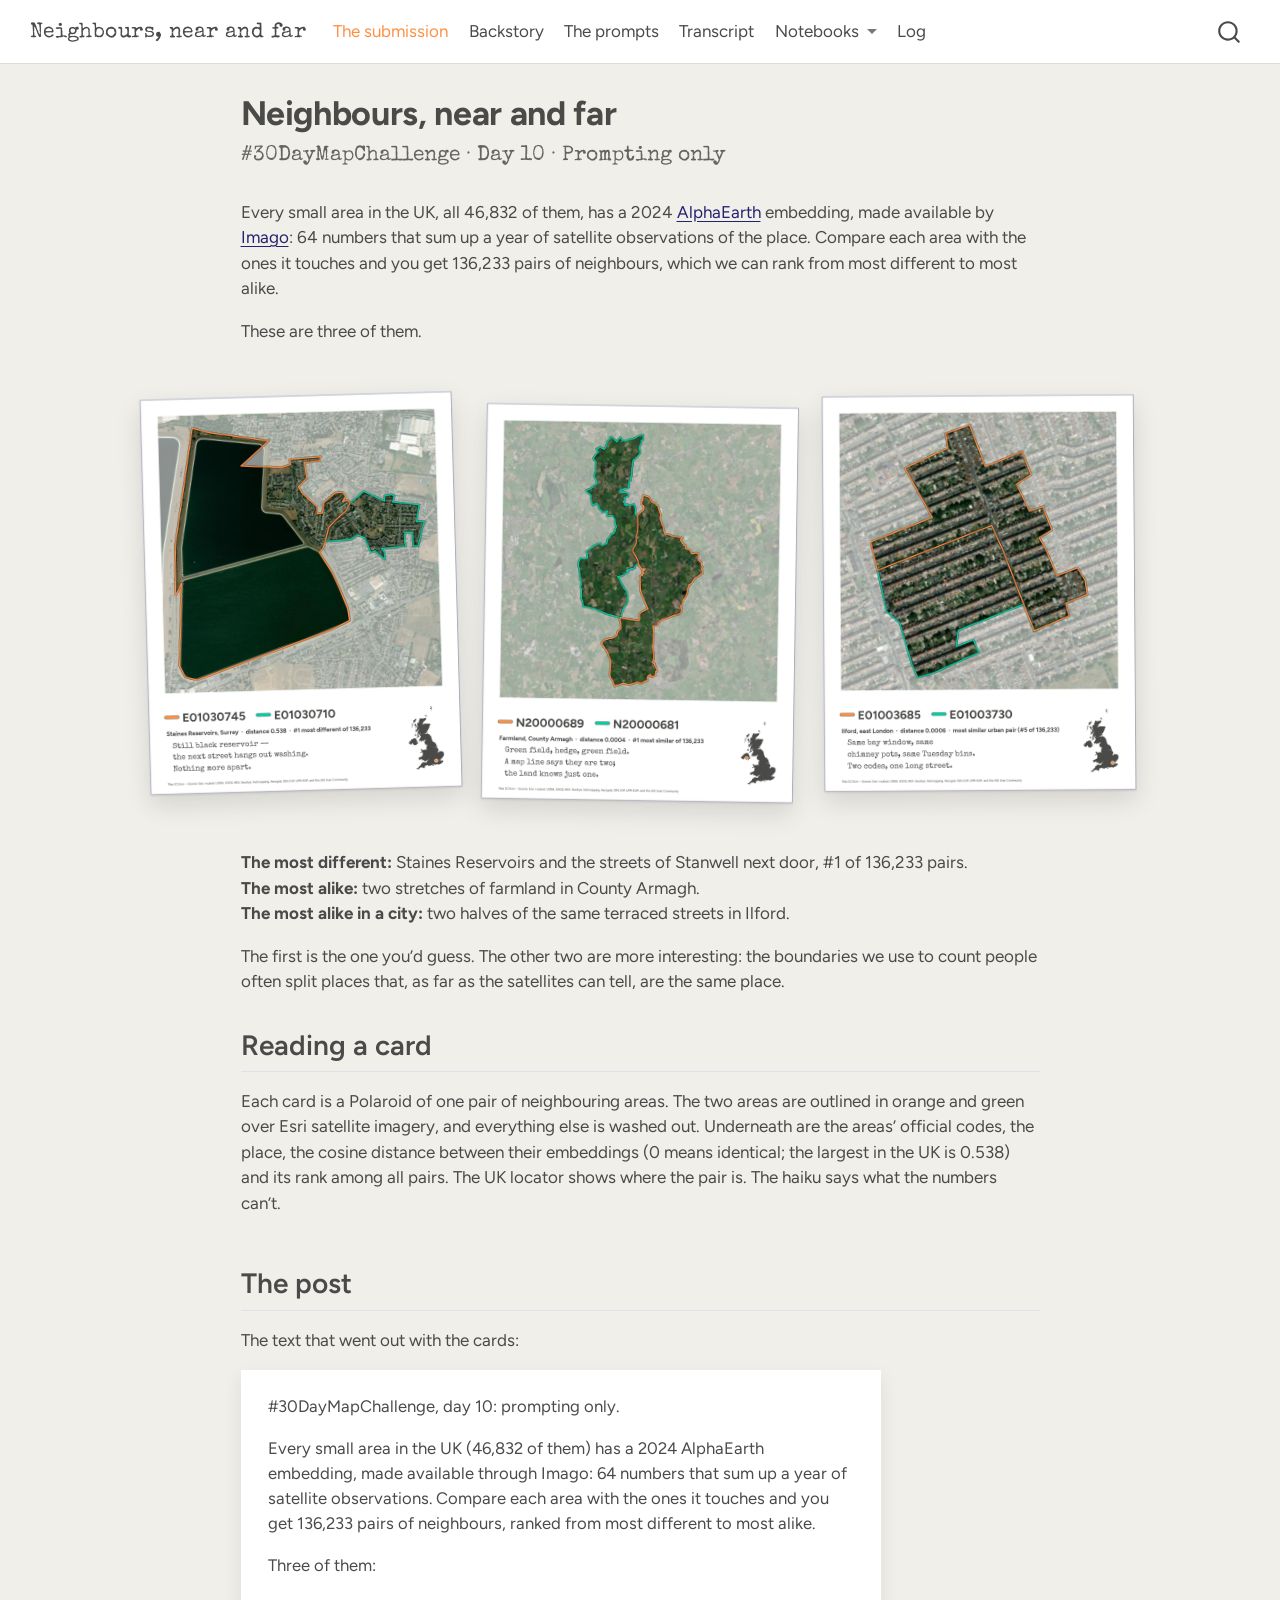
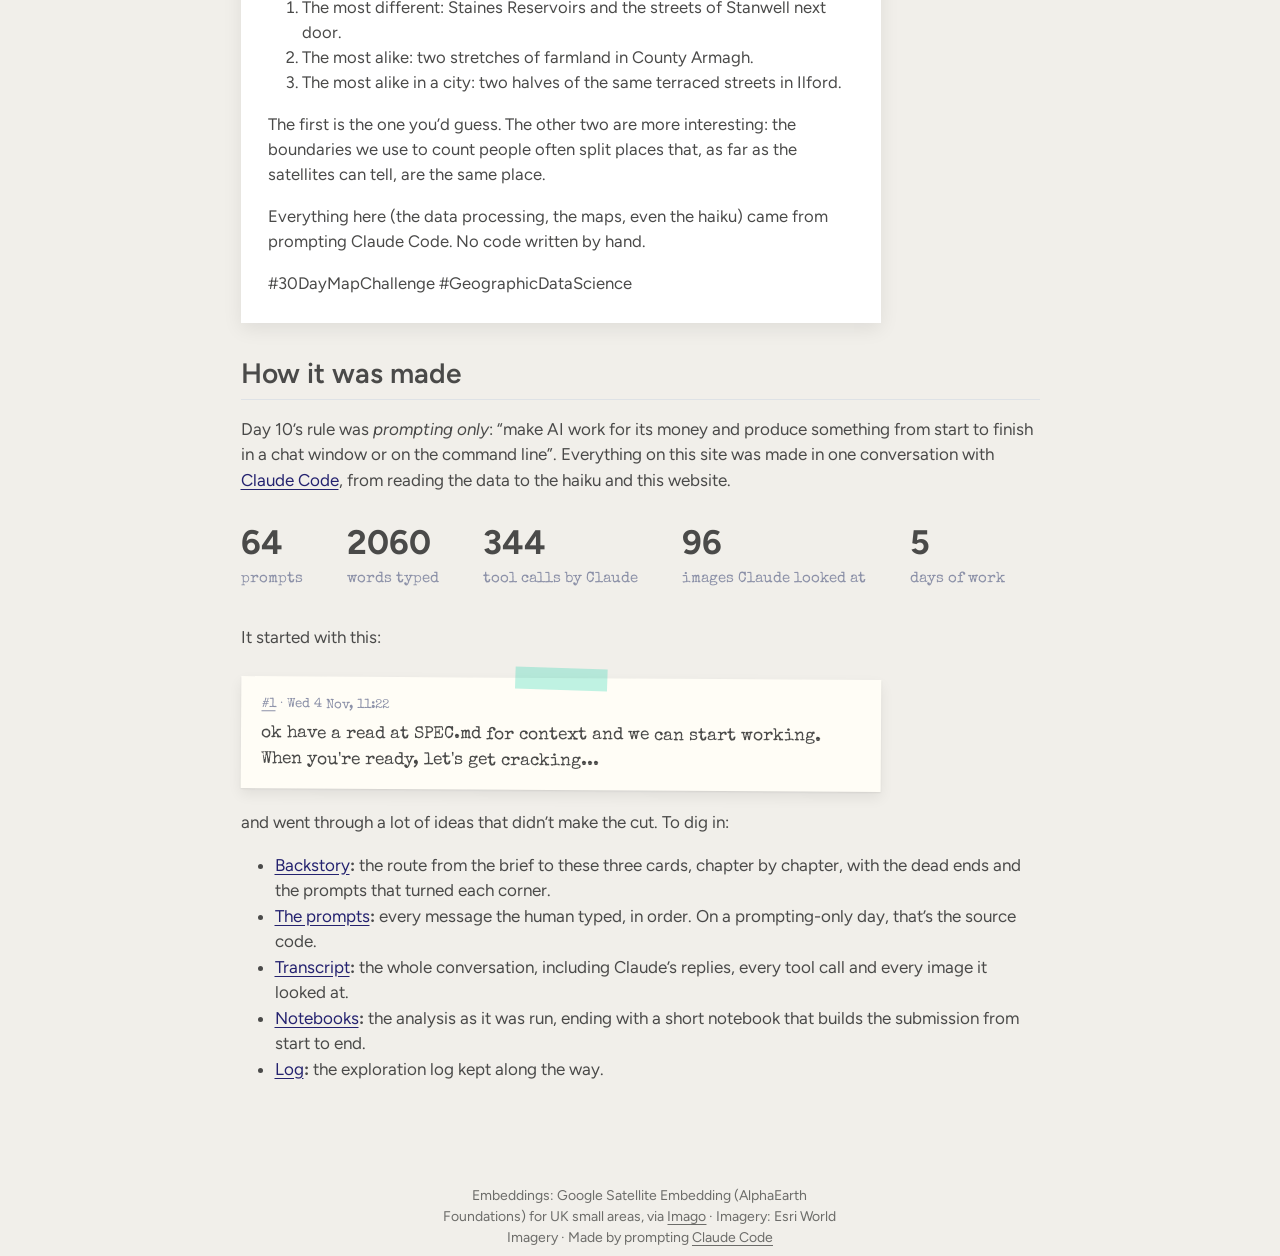
==== docs/index.html @ 033afcd6 "#30DayMapChallenge day 10: neighbours, near and far Analysis notebooks, submission cards and the Qua" ====
<!DOCTYPE html>
<html xmlns="http://www.w3.org/1999/xhtml" lang="en" xml:lang="en"><head>

<meta charset="utf-8">
<meta name="generator" content="quarto-1.10.19">

<meta name="viewport" content="width=device-width, initial-scale=1.0, user-scalable=yes">


<title>Neighbours, near and far</title>
<style>
/* Default styles provided by pandoc.
** See https://pandoc.org/MANUAL.html#variables-for-html for config info.
*/
span.smallcaps{font-variant: small-caps;}
div.columns{display: flex; gap: 1.5em;}
div.column{flex: auto;}
@media screen {
div.columns{gap: min(4vw, 1.5em);}
div.column{overflow-x: auto;}
}
div.hanging-indent{margin-left: 1.5em; text-indent: -1.5em;}
ul.task-list{list-style: none;}
ul.task-list li input[type="checkbox"] {
  width: 0.8em;
  margin: 0 0.8em 0.2em -1em; /* quarto-specific, see https://github.com/quarto-dev/quarto-cli/issues/4556 */ 
  vertical-align: middle;
}
</style>


<script src="site_libs/quarto-nav/quarto-nav.js"></script>
<script src="site_libs/quarto-nav/headroom.min.js"></script>
<script src="site_libs/clipboard/clipboard.min.js"></script>
<script src="site_libs/quarto-search/autocomplete.umd.js"></script>
<script src="site_libs/quarto-search/fuse.min.js"></script>
<script src="site_libs/quarto-search/quarto-search.js"></script>
<meta name="quarto:offset" content="./">
<script src="site_libs/quarto-html/quarto.js" type="module"></script>
<script src="site_libs/quarto-html/tabsets/tabsets.js" type="module"></script>
<script src="site_libs/quarto-html/popper.min.js"></script>
<script src="site_libs/quarto-html/tippy.umd.min.js"></script>
<script src="site_libs/quarto-html/anchor.min.js"></script>
<link href="site_libs/quarto-html/tippy.css" rel="stylesheet">
<link href="site_libs/quarto-html/quarto-syntax-highlighting-bf27225e3a48a9273f3daa8f8e829971.css" rel="stylesheet" id="quarto-text-highlighting-styles">
<script src="site_libs/bootstrap/bootstrap.min.js"></script>
<link href="site_libs/bootstrap/bootstrap-icons.css" rel="stylesheet">
<link href="site_libs/bootstrap/bootstrap-e9eb24fceedb79b45376debb377e4539.min.css" rel="stylesheet" append-hash="true" id="quarto-bootstrap" data-mode="light">
<script id="quarto-search-options" type="application/json">{
  "location": "navbar",
  "copy-button": false,
  "collapse-after": 3,
  "panel-placement": "end",
  "type": "overlay",
  "limit": 50,
  "keyboard-shortcut": [
    "f",
    "/",
    "s"
  ],
  "show-item-context": false,
  "language": {
    "search-no-results-text": "No results",
    "search-matching-documents-text": "matching documents",
    "search-copy-link-title": "Copy link to search",
    "search-hide-matches-text": "Hide additional matches",
    "search-more-match-text": "more match in this document",
    "search-more-matches-text": "more matches in this document",
    "search-clear-button-title": "Clear",
    "search-text-placeholder": "",
    "search-detached-cancel-button-title": "Cancel",
    "search-submit-button-title": "Submit",
    "search-label": "Search"
  }
}</script>
<style>html{ scroll-behavior: smooth; }</style>


</head>

<body class="nav-fixed fullcontent quarto-light">

<div id="quarto-search-results"></div>
  <header id="quarto-header" class="headroom fixed-top">
    <nav class="navbar navbar-expand-lg " data-bs-theme="dark">
      <div class="navbar-container container-fluid">
      <div class="navbar-brand-container mx-auto">
    <a class="navbar-brand" href="./index.html">
    <span class="navbar-title">Neighbours, near and far</span>
    </a>
  </div>
            <div id="quarto-search" class="" title="Search"></div>
          <button class="navbar-toggler" type="button" data-bs-toggle="collapse" data-bs-target="#navbarCollapse" aria-controls="navbarCollapse" role="menu" aria-expanded="false" aria-label="Toggle navigation" onclick="if (window.quartoToggleHeadroom) { window.quartoToggleHeadroom(); }">
  <span class="navbar-toggler-icon"></span>
</button>
          <div class="collapse navbar-collapse" id="navbarCollapse">
            <ul class="navbar-nav navbar-nav-scroll me-auto">
  <li class="nav-item">
    <a class="nav-link active" href="./index.html" aria-current="page"> 
<span class="menu-text">The submission</span></a>
  </li>  
  <li class="nav-item">
    <a class="nav-link" href="./backstory.html"> 
<span class="menu-text">Backstory</span></a>
  </li>  
  <li class="nav-item">
    <a class="nav-link" href="./prompts.html"> 
<span class="menu-text">The prompts</span></a>
  </li>  
  <li class="nav-item">
    <a class="nav-link" href="./transcript.html"> 
<span class="menu-text">Transcript</span></a>
  </li>  
  <li class="nav-item dropdown ">
    <a class="nav-link dropdown-toggle" href="#" id="nav-menu-notebooks" role="link" data-bs-toggle="dropdown" aria-expanded="false">
 <span class="menu-text">Notebooks</span>
    </a>
    <ul class="dropdown-menu" aria-labelledby="nav-menu-notebooks">    
        <li>
    <a class="dropdown-item" href="./notebooks.html">
 <span class="dropdown-text">About the notebooks</span></a>
  </li>  
        <li>
    <a class="dropdown-item" href="./gdsl30dmc.html">
 <span class="dropdown-text">1 · Neighbours and distances</span></a>
  </li>  
        <li>
    <a class="dropdown-item" href="./gdsl30dmc_clusters.html">
 <span class="dropdown-text">2 · Clusters and entities</span></a>
  </li>  
        <li>
    <a class="dropdown-item" href="./gdsl30dmc_submission.html">
 <span class="dropdown-text">3 · The submission, end to end</span></a>
  </li>  
    </ul>
  </li>
  <li class="nav-item">
    <a class="nav-link" href="./log.html"> 
<span class="menu-text">Log</span></a>
  </li>  
</ul>
          </div> <!-- /navcollapse -->
            <div class="quarto-navbar-tools">
</div>
      </div> <!-- /container-fluid -->
    </nav>
</header>
<!-- content -->
<div id="quarto-content" class="quarto-container page-columns page-rows-contents page-layout-article page-navbar">
<!-- sidebar -->
<!-- margin-sidebar -->
    
<!-- main -->
<main class="content page-columns page-full" id="quarto-document-content">

<header id="title-block-header" class="quarto-title-block default">
<div class="quarto-title">
<h1 class="title">Neighbours, near and far</h1>
<p class="subtitle lead">#30DayMapChallenge · Day 10 · Prompting only</p>
</div>



<div class="quarto-title-meta">

    
  
    
  </div>
  


</header>


<p>Every small area in the UK, all 46,832 of them, has a 2024 <a href="https://deepmind.google/discover/blog/alphaearth-foundations-helps-map-our-planet-in-unprecedented-detail/">AlphaEarth</a> embedding, made available by <a href="https://data.imago.ac.uk/datasets/google-satellite-embedding-v1-small-areas-2017-2024">Imago</a>: 64 numbers that sum up a year of satellite observations of the place. Compare each area with the ones it touches and you get 136,233 pairs of neighbours, which we can rank from most different to most alike.</p>
<p>These are three of them.</p>
<div class="prints column-page">
<p><a href="images/submission/1_most_different.jpg"><img src="images/submission/1_most_different.jpg" class="print img-fluid" alt="Staines Reservoirs next to the streets of Stanwell, Surrey: the most different neighbouring pair in the UK."></a></p>
<p><a href="images/submission/2_most_similar.jpg"><img src="images/submission/2_most_similar.jpg" class="print img-fluid" alt="Two stretches of farmland in County Armagh: the most similar neighbouring pair in the UK."></a></p>
<p><a href="images/submission/3_most_similar_urban.jpg"><img src="images/submission/3_most_similar_urban.jpg" class="print img-fluid" alt="Two halves of the same terraced streets in Ilford, east London: the most similar urban neighbours."></a></p>
</div>
<p><strong>The most different:</strong> Staines Reservoirs and the streets of Stanwell next door, #1 of 136,233 pairs.<br> <strong>The most alike:</strong> two stretches of farmland in County Armagh.<br> <strong>The most alike in a city:</strong> two halves of the same terraced streets in Ilford.</p>
<p>The first is the one you’d guess. The other two are more interesting: the boundaries we use to count people often split places that, as far as the satellites can tell, are the same place.</p>
<section id="reading-a-card" class="level2">
<h2 class="anchored" data-anchor-id="reading-a-card">Reading a card</h2>
<p>Each card is a Polaroid of one pair of neighbouring areas. The two areas are outlined in orange and green over Esri satellite imagery, and everything else is washed out. Underneath are the areas’ official codes, the place, the cosine distance between their embeddings (0 means identical; the largest in the UK is 0.538) and its rank among all pairs. The UK locator shows where the pair is. The haiku says what the numbers can’t.</p>
</section>
<section id="the-post" class="level2">
<h2 class="anchored" data-anchor-id="the-post">The post</h2>
<p>The text that went out with the cards:</p>
<div class="post">
<p>#30DayMapChallenge, day 10: prompting only.</p>
<p>Every small area in the UK (46,832 of them) has a 2024 AlphaEarth embedding, made available through Imago: 64 numbers that sum up a year of satellite observations. Compare each area with the ones it touches and you get 136,233 pairs of neighbours, ranked from most different to most alike.</p>
<p>Three of them:</p>
<ol type="1">
<li>The most different: Staines Reservoirs and the streets of Stanwell next door.</li>
<li>The most alike: two stretches of farmland in County Armagh.</li>
<li>The most alike in a city: two halves of the same terraced streets in Ilford.</li>
</ol>
<p>The first is the one you’d guess. The other two are more interesting: the boundaries we use to count people often split places that, as far as the satellites can tell, are the same place.</p>
<p>Everything here (the data processing, the maps, even the haiku) came from prompting Claude Code. No code written by hand.</p>
<p>#30DayMapChallenge #GeographicDataScience</p>
</div>
</section>
<section id="how-it-was-made" class="level2">
<h2 class="anchored" data-anchor-id="how-it-was-made">How it was made</h2>
<p>Day 10’s rule was <em>prompting only</em>: “make AI work for its money and produce something from start to finish in a chat window or on the command line”. Everything on this site was made in one conversation with <a href="https://claude.com/claude-code">Claude Code</a>, from reading the data to the haiku and this website.</p>
<div class="stats">
<p><span class="stat"><b>64</b>prompts</span> <span class="stat"><b>2060</b>words typed</span> <span class="stat"><b>344</b>tool calls by Claude</span> <span class="stat"><b>96</b>images Claude looked at</span> <span class="stat"><b>5</b>days of work</span></p>
</div>
<p>It started with this:</p>
<div class="note prompt"><div class="note-meta"><a href="transcript.html#p-1">#1</a> · Wed 4 Nov, 11:22</div><div class="note-text">ok have a read at SPEC.md for context and we can start working. When you're ready, let's get cracking...</div></div>
<p>and went through a lot of ideas that didn’t make the cut. To dig in:</p>
<ul>
<li><strong><a href="./backstory.html">Backstory</a>:</strong> the route from the brief to these three cards, chapter by chapter, with the dead ends and the prompts that turned each corner.</li>
<li><strong><a href="./prompts.html">The prompts</a>:</strong> every message the human typed, in order. On a prompting-only day, that’s the source code.</li>
<li><strong><a href="./transcript.html">Transcript</a>:</strong> the whole conversation, including Claude’s replies, every tool call and every image it looked at.</li>
<li><strong><a href="./notebooks.html">Notebooks</a>:</strong> the analysis as it was run, ending with a short notebook that builds the submission from start to end.</li>
<li><strong><a href="./log.html">Log</a>:</strong> the exploration log kept along the way.</li>
</ul>


</section>

</main> <!-- /main -->
<script id="quarto-html-after-body" type="application/javascript">
  window.document.addEventListener("DOMContentLoaded", function (event) {
    const icon = "";
    const anchorJS = new window.AnchorJS();
    anchorJS.options = {
      placement: 'right',
      icon: icon
    };
    anchorJS.add('.anchored');
    const isCodeAnnotation = (el) => {
      for (const clz of el.classList) {
        if (clz.startsWith('code-annotation-')) {                     
          return true;
        }
      }
      return false;
    }
    const onCopySuccess = function(e) {
      // button target
      const button = e.trigger;
      // don't keep focus
      button.blur();
      // flash "checked"
      button.classList.add('code-copy-button-checked');
      var currentTitle = button.getAttribute("title");
      button.setAttribute("title", "Copied!");
      let tooltip;
      if (window.bootstrap) {
        button.setAttribute("data-bs-toggle", "tooltip");
        button.setAttribute("data-bs-placement", "left");
        button.setAttribute("data-bs-title", "Copied!");
        tooltip = new bootstrap.Tooltip(button, 
          { trigger: "manual", 
            customClass: "code-copy-button-tooltip",
            offset: [0, -8]});
        tooltip.show();    
      }
      setTimeout(function() {
        if (tooltip) {
          tooltip.hide();
          button.removeAttribute("data-bs-title");
          button.removeAttribute("data-bs-toggle");
          button.removeAttribute("data-bs-placement");
        }
        button.setAttribute("title", currentTitle);
        button.classList.remove('code-copy-button-checked');
      }, 1000);
      // clear code selection
      e.clearSelection();
    }
    const getTextToCopy = function(trigger) {
      const outerScaffold = trigger.parentElement.cloneNode(true);
      const codeEl = outerScaffold.querySelector('code');
      for (const childEl of codeEl.children) {
        if (isCodeAnnotation(childEl)) {
          childEl.remove();
        }
      }
      return codeEl.innerText;
    }
    const clipboard = new window.ClipboardJS('.code-copy-button:not([data-in-quarto-modal])', {
      text: getTextToCopy
    });
    clipboard.on('success', onCopySuccess);
    if (window.document.getElementById('quarto-embedded-source-code-modal')) {
      const clipboardModal = new window.ClipboardJS('.code-copy-button[data-in-quarto-modal]', {
        text: getTextToCopy,
        container: window.document.getElementById('quarto-embedded-source-code-modal')
      });
      clipboardModal.on('success', onCopySuccess);
    }
      var localhostRegex = new RegExp(/^(?:http|https):\/\/localhost\:?[0-9]*\//);
      var mailtoRegex = new RegExp(/^mailto:/);
        var filterRegex = new RegExp("https:\/\/darribas\.github\.io\/map_challenge26-prompt_only\/");
      var isInternal = (href) => {
          return filterRegex.test(href) || localhostRegex.test(href) || mailtoRegex.test(href);
      }
      // Inspect non-navigation links and adorn them if external
     var links = window.document.querySelectorAll('a[href]:not(.nav-link):not(.navbar-brand):not(.toc-action):not(.sidebar-link):not(.sidebar-item-toggle):not(.pagination-link):not(.no-external):not([aria-hidden]):not(.dropdown-item):not(.quarto-navigation-tool):not(.about-link)');
      for (var i=0; i<links.length; i++) {
        const link = links[i];
        if (!isInternal(link.href)) {
          // undo the damage that might have been done by quarto-nav.js in the case of
          // links that we want to consider external
          if (link.dataset.originalHref !== undefined) {
            link.href = link.dataset.originalHref;
          }
            // target, if specified
            link.setAttribute("target", "_blank");
            if (link.getAttribute("rel") === null) {
              link.setAttribute("rel", "noopener");
            }
        }
      }
    function tippyHover(el, contentFn, onTriggerFn, onUntriggerFn) {
      const config = {
        allowHTML: true,
        maxWidth: 500,
        delay: 100,
        arrow: false,
        appendTo: function(el) {
            return el.parentElement;
        },
        interactive: true,
        interactiveBorder: 10,
        theme: 'quarto',
        placement: 'bottom-start',
      };
      if (contentFn) {
        config.content = contentFn;
      }
      if (onTriggerFn) {
        config.onTrigger = onTriggerFn;
      }
      if (onUntriggerFn) {
        config.onUntrigger = onUntriggerFn;
      }
      window.tippy(el, config); 
    }
    const noterefs = window.document.querySelectorAll('a[role="doc-noteref"]');
    for (var i=0; i<noterefs.length; i++) {
      const ref = noterefs[i];
      tippyHover(ref, function() {
        // use id or data attribute instead here
        let href = ref.getAttribute('data-footnote-href') || ref.getAttribute('href');
        try { href = new URL(href).hash; } catch {}
        const id = href.replace(/^#\/?/, "");
        const note = window.document.getElementById(id);
        if (note) {
          return note.innerHTML;
        } else {
          return "";
        }
      });
    }
    const xrefs = window.document.querySelectorAll('a.quarto-xref');
    const processXRef = (id, note) => {
      // Strip column container classes
      const stripColumnClz = (el) => {
        el.classList.remove("page-full", "page-columns");
        if (el.children) {
          for (const child of el.children) {
            stripColumnClz(child);
          }
        }
      }
      stripColumnClz(note)
      if (id === null || id.startsWith('sec-')) {
        // Special case sections, only their first couple elements
        const container = document.createElement("div");
        if (note.children && note.children.length > 2) {
          container.appendChild(note.children[0].cloneNode(true));
          for (let i = 1; i < note.children.length; i++) {
            const child = note.children[i];
            if (child.tagName === "P" && child.innerText === "") {
              continue;
            } else {
              container.appendChild(child.cloneNode(true));
              break;
            }
          }
          if (window.Quarto?.typesetMath) {
            window.Quarto.typesetMath(container);
          }
          return container.innerHTML
        } else {
          if (window.Quarto?.typesetMath) {
            window.Quarto.typesetMath(note);
          }
          return note.innerHTML;
        }
      } else {
        // Remove any anchor links if they are present
        const anchorLink = note.querySelector('a.anchorjs-link');
        if (anchorLink) {
          anchorLink.remove();
        }
        if (window.Quarto?.typesetMath) {
          window.Quarto.typesetMath(note);
        }
        if (note.classList.contains("callout")) {
          return note.outerHTML;
        } else {
          return note.innerHTML;
        }
      }
    }
    for (var i=0; i<xrefs.length; i++) {
      const xref = xrefs[i];
      tippyHover(xref, undefined, function(instance) {
        instance.disable();
        let url = xref.getAttribute('href');
        let hash = undefined; 
        if (url.startsWith('#')) {
          hash = url;
        } else {
          try { hash = new URL(url).hash; } catch {}
        }
        if (hash) {
          const id = hash.replace(/^#\/?/, "");
          const note = window.document.getElementById(id);
          if (note !== null) {
            try {
              const html = processXRef(id, note.cloneNode(true));
              instance.setContent(html);
            } finally {
              instance.enable();
              instance.show();
            }
          } else {
            // See if we can fetch this
            fetch(url.split('#')[0])
            .then(res => res.text())
            .then(html => {
              const parser = new DOMParser();
              const htmlDoc = parser.parseFromString(html, "text/html");
              const note = htmlDoc.getElementById(id);
              if (note !== null) {
                const html = processXRef(id, note);
                instance.setContent(html);
              } 
            }).finally(() => {
              instance.enable();
              instance.show();
            });
          }
        } else {
          // See if we can fetch a full url (with no hash to target)
          // This is a special case and we should probably do some content thinning / targeting
          fetch(url)
          .then(res => res.text())
          .then(html => {
            const parser = new DOMParser();
            const htmlDoc = parser.parseFromString(html, "text/html");
            const note = htmlDoc.querySelector('main.content');
            if (note !== null) {
              // This should only happen for chapter cross references
              // (since there is no id in the URL)
              // remove the first header
              if (note.children.length > 0 && note.children[0].tagName === "HEADER") {
                note.children[0].remove();
              }
              const html = processXRef(null, note);
              instance.setContent(html);
            } 
          }).finally(() => {
            instance.enable();
            instance.show();
          });
        }
      }, function(instance) {
      });
    }
        let selectedAnnoteEl;
        const selectorForAnnotation = ( cell, annotation) => {
          let cellAttr = 'data-code-cell="' + cell + '"';
          let lineAttr = 'data-code-annotation="' +  annotation + '"';
          const selector = 'span[' + cellAttr + '][' + lineAttr + ']';
          return selector;
        }
        const selectCodeLines = (annoteEl) => {
          const doc = window.document;
          const targetCell = annoteEl.getAttribute("data-target-cell");
          const targetAnnotation = annoteEl.getAttribute("data-target-annotation");
          const annoteSpan = window.document.querySelector(selectorForAnnotation(targetCell, targetAnnotation));
          const lines = annoteSpan.getAttribute("data-code-lines").split(",");
          const lineIds = lines.map((line) => {
            return targetCell + "-" + line;
          })
          let top = null;
          let height = null;
          let parent = null;
          if (lineIds.length > 0) {
              //compute the position of the single el (top and bottom and make a div)
              const el = window.document.getElementById(lineIds[0]);
              top = el.offsetTop;
              height = el.offsetHeight;
              parent = el.parentElement.parentElement;
            if (lineIds.length > 1) {
              const lastEl = window.document.getElementById(lineIds[lineIds.length - 1]);
              const bottom = lastEl.offsetTop + lastEl.offsetHeight;
              height = bottom - top;
            }
            if (top !== null && height !== null && parent !== null) {
              // cook up a div (if necessary) and position it 
              let div = window.document.getElementById("code-annotation-line-highlight");
              if (div === null) {
                div = window.document.createElement("div");
                div.setAttribute("id", "code-annotation-line-highlight");
                div.style.position = 'absolute';
                parent.appendChild(div);
              }
              div.style.top = top - 2 + "px";
              div.style.height = height + 4 + "px";
              div.style.left = 0;
              let gutterDiv = window.document.getElementById("code-annotation-line-highlight-gutter");
              if (gutterDiv === null) {
                gutterDiv = window.document.createElement("div");
                gutterDiv.setAttribute("id", "code-annotation-line-highlight-gutter");
                gutterDiv.style.position = 'absolute';
                const codeCell = window.document.getElementById(targetCell);
                const gutter = codeCell.querySelector('.code-annotation-gutter');
                gutter.appendChild(gutterDiv);
              }
              gutterDiv.style.top = top - 2 + "px";
              gutterDiv.style.height = height + 4 + "px";
            }
            selectedAnnoteEl = annoteEl;
          }
        };
        const unselectCodeLines = () => {
          const elementsIds = ["code-annotation-line-highlight", "code-annotation-line-highlight-gutter"];
          elementsIds.forEach((elId) => {
            const div = window.document.getElementById(elId);
            if (div) {
              div.remove();
            }
          });
          selectedAnnoteEl = undefined;
        };
          // Handle positioning of the toggle
      window.addEventListener(
        "resize",
        throttle(() => {
          elRect = undefined;
          if (selectedAnnoteEl) {
            selectCodeLines(selectedAnnoteEl);
          }
        }, 10)
      );
      function throttle(fn, ms) {
      let throttle = false;
      let timer;
        return (...args) => {
          if(!throttle) { // first call gets through
              fn.apply(this, args);
              throttle = true;
          } else { // all the others get throttled
              if(timer) clearTimeout(timer); // cancel #2
              timer = setTimeout(() => {
                fn.apply(this, args);
                timer = throttle = false;
              }, ms);
          }
        };
      }
        // Attach click handler to the DT
        const annoteDls = window.document.querySelectorAll('dt[data-target-cell]');
        for (const annoteDlNode of annoteDls) {
          annoteDlNode.addEventListener('click', (event) => {
            const clickedEl = event.target;
            if (clickedEl !== selectedAnnoteEl) {
              unselectCodeLines();
              const activeEl = window.document.querySelector('dt[data-target-cell].code-annotation-active');
              if (activeEl) {
                activeEl.classList.remove('code-annotation-active');
              }
              selectCodeLines(clickedEl);
              clickedEl.classList.add('code-annotation-active');
            } else {
              // Unselect the line
              unselectCodeLines();
              clickedEl.classList.remove('code-annotation-active');
            }
          });
        }
    const findCites = (el) => {
      const parentEl = el.parentElement;
      if (parentEl) {
        const cites = parentEl.dataset.cites;
        if (cites) {
          return {
            el,
            cites: cites.split(' ')
          };
        } else {
          return findCites(el.parentElement)
        }
      } else {
        return undefined;
      }
    };
    var bibliorefs = window.document.querySelectorAll('a[role="doc-biblioref"]');
    for (var i=0; i<bibliorefs.length; i++) {
      const ref = bibliorefs[i];
      const citeInfo = findCites(ref);
      if (citeInfo) {
        tippyHover(citeInfo.el, function() {
          var popup = window.document.createElement('div');
          citeInfo.cites.forEach(function(cite) {
            var citeDiv = window.document.createElement('div');
            citeDiv.classList.add('hanging-indent');
            citeDiv.classList.add('csl-entry');
            var biblioDiv = window.document.getElementById('ref-' + cite);
            if (biblioDiv) {
              citeDiv.innerHTML = biblioDiv.innerHTML;
            }
            popup.appendChild(citeDiv);
          });
          return popup.innerHTML;
        });
      }
    }
  });
  </script>
</div> <!-- /content -->
<footer class="footer">
  <div class="nav-footer">
    <div class="nav-footer-left">
      &nbsp;
    </div>   
    <div class="nav-footer-center">
<p>Embeddings: Google Satellite Embedding (AlphaEarth Foundations) for UK small areas, via <a href="https://data.imago.ac.uk/datasets/google-satellite-embedding-v1-small-areas-2017-2024">Imago</a> · Imagery: Esri World Imagery · Made by prompting <a href="https://claude.com/claude-code">Claude Code</a></p>
</div>
    <div class="nav-footer-right">
      &nbsp;
    </div>
  </div>
</footer>




<script src="site_libs/quarto-html/zenscroll-min.js"></script>
</body></html>
---- docs/site_libs/quarto-html/tippy.css ----
.tippy-box[data-animation=fade][data-state=hidden]{opacity:0}[data-tippy-root]{max-width:calc(100vw - 10px)}.tippy-box{position:relative;background-color:#333;color:#fff;border-radius:4px;font-size:14px;line-height:1.4;white-space:normal;outline:0;transition-property:transform,visibility,opacity}.tippy-box[data-placement^=top]>.tippy-arrow{bottom:0}.tippy-box[data-placement^=top]>.tippy-arrow:before{bottom:-7px;left:0;border-width:8px 8px 0;border-top-color:initial;transform-origin:center top}.tippy-box[data-placement^=bottom]>.tippy-arrow{top:0}.tippy-box[data-placement^=bottom]>.tippy-arrow:before{top:-7px;left:0;border-width:0 8px 8px;border-bottom-color:initial;transform-origin:center bottom}.tippy-box[data-placement^=left]>.tippy-arrow{right:0}.tippy-box[data-placement^=left]>.tippy-arrow:before{border-width:8px 0 8px 8px;border-left-color:initial;right:-7px;transform-origin:center left}.tippy-box[data-placement^=right]>.tippy-arrow{left:0}.tippy-box[data-placement^=right]>.tippy-arrow:before{left:-7px;border-width:8px 8px 8px 0;border-right-color:initial;transform-origin:center right}.tippy-box[data-inertia][data-state=visible]{transition-timing-function:cubic-bezier(.54,1.5,.38,1.11)}.tippy-arrow{width:16px;height:16px;color:#333}.tippy-arrow:before{content:"";position:absolute;border-color:transparent;border-style:solid}.tippy-content{position:relative;padding:5px 9px;z-index:1}
---- docs/site_libs/quarto-html/quarto-syntax-highlighting-bf27225e3a48a9273f3daa8f8e829971.css ----
/* quarto syntax highlight colors */
:root {
  --quarto-hl-ot-color: #003B4F;
  --quarto-hl-at-color: #657422;
  --quarto-hl-ss-color: #20794D;
  --quarto-hl-an-color: #5E5E5E;
  --quarto-hl-fu-color: #4758AB;
  --quarto-hl-st-color: #20794D;
  --quarto-hl-cf-color: #003B4F;
  --quarto-hl-op-color: #5E5E5E;
  --quarto-hl-er-color: #AD0000;
  --quarto-hl-bn-color: #AD0000;
  --quarto-hl-al-color: #AD0000;
  --quarto-hl-va-color: #111111;
  --quarto-hl-bu-color: inherit;
  --quarto-hl-ex-color: inherit;
  --quarto-hl-pp-color: #AD0000;
  --quarto-hl-in-color: #5E5E5E;
  --quarto-hl-vs-color: #20794D;
  --quarto-hl-wa-color: #5E5E5E;
  --quarto-hl-do-color: #5E5E5E;
  --quarto-hl-im-color: #00769E;
  --quarto-hl-ch-color: #20794D;
  --quarto-hl-dt-color: #AD0000;
  --quarto-hl-fl-color: #AD0000;
  --quarto-hl-co-color: #5E5E5E;
  --quarto-hl-cv-color: #5E5E5E;
  --quarto-hl-cn-color: #8f5902;
  --quarto-hl-sc-color: #5E5E5E;
  --quarto-hl-dv-color: #AD0000;
  --quarto-hl-kw-color: #003B4F;
}

/* other quarto variables */
:root {
  --quarto-font-monospace: SFMono-Regular, Menlo, Monaco, Consolas, "Liberation Mono", "Courier New", monospace;
}

/* syntax highlight based on Pandoc's rules */
pre > code.sourceCode > span {
  color: #003B4F;
}

code.sourceCode > span {
  color: #003B4F;
}

div.sourceCode,
div.sourceCode pre.sourceCode {
  color: #003B4F;
}

/* Normal */
code span {
  color: #003B4F;
}

/* Alert */
code span.al {
  color: #AD0000;
  font-style: inherit;
}

/* Annotation */
code span.an {
  color: #5E5E5E;
  font-style: inherit;
}

/* Attribute */
code span.at {
  color: #657422;
  font-style: inherit;
}

/* BaseN */
code span.bn {
  color: #AD0000;
  font-style: inherit;
}

/* BuiltIn */
code span.bu {
  font-style: inherit;
}

/* ControlFlow */
code span.cf {
  color: #003B4F;
  font-weight: bold;
  font-style: inherit;
}

/* Char */
code span.ch {
  color: #20794D;
  font-style: inherit;
}

/* Constant */
code span.cn {
  color: #8f5902;
  font-style: inherit;
}

/* Comment */
code span.co {
  color: #5E5E5E;
  font-style: inherit;
}

/* CommentVar */
code span.cv {
  color: #5E5E5E;
  font-style: italic;
}

/* Documentation */
code span.do {
  color: #5E5E5E;
  font-style: italic;
}

/* DataType */
code span.dt {
  color: #AD0000;
  font-style: inherit;
}

/* DecVal */
code span.dv {
  color: #AD0000;
  font-style: inherit;
}

/* Error */
code span.er {
  color: #AD0000;
  font-style: inherit;
}

/* Extension */
code span.ex {
  font-style: inherit;
}

/* Float */
code span.fl {
  color: #AD0000;
  font-style: inherit;
}

/* Function */
code span.fu {
  color: #4758AB;
  font-style: inherit;
}

/* Import */
code span.im {
  color: #00769E;
  font-style: inherit;
}

/* Information */
code span.in {
  color: #5E5E5E;
  font-style: inherit;
}

/* Keyword */
code span.kw {
  color: #003B4F;
  font-weight: bold;
  font-style: inherit;
}

/* Operator */
code span.op {
  color: #5E5E5E;
  font-style: inherit;
}

/* Other */
code span.ot {
  color: #003B4F;
  font-style: inherit;
}

/* Preprocessor */
code span.pp {
  color: #AD0000;
  font-style: inherit;
}

/* SpecialChar */
code span.sc {
  color: #5E5E5E;
  font-style: inherit;
}

/* SpecialString */
code span.ss {
  color: #20794D;
  font-style: inherit;
}

/* String */
code span.st {
  color: #20794D;
  font-style: inherit;
}

/* Variable */
code span.va {
  color: #111111;
  font-style: inherit;
}

/* VerbatimString */
code span.vs {
  color: #20794D;
  font-style: inherit;
}

/* Warning */
code span.wa {
  color: #5E5E5E;
  font-style: italic;
}

.prevent-inlining {
  content: "</";
}

/*# sourceMappingURL=8be38f48d34c45af72792cbd699585e7.css.map */
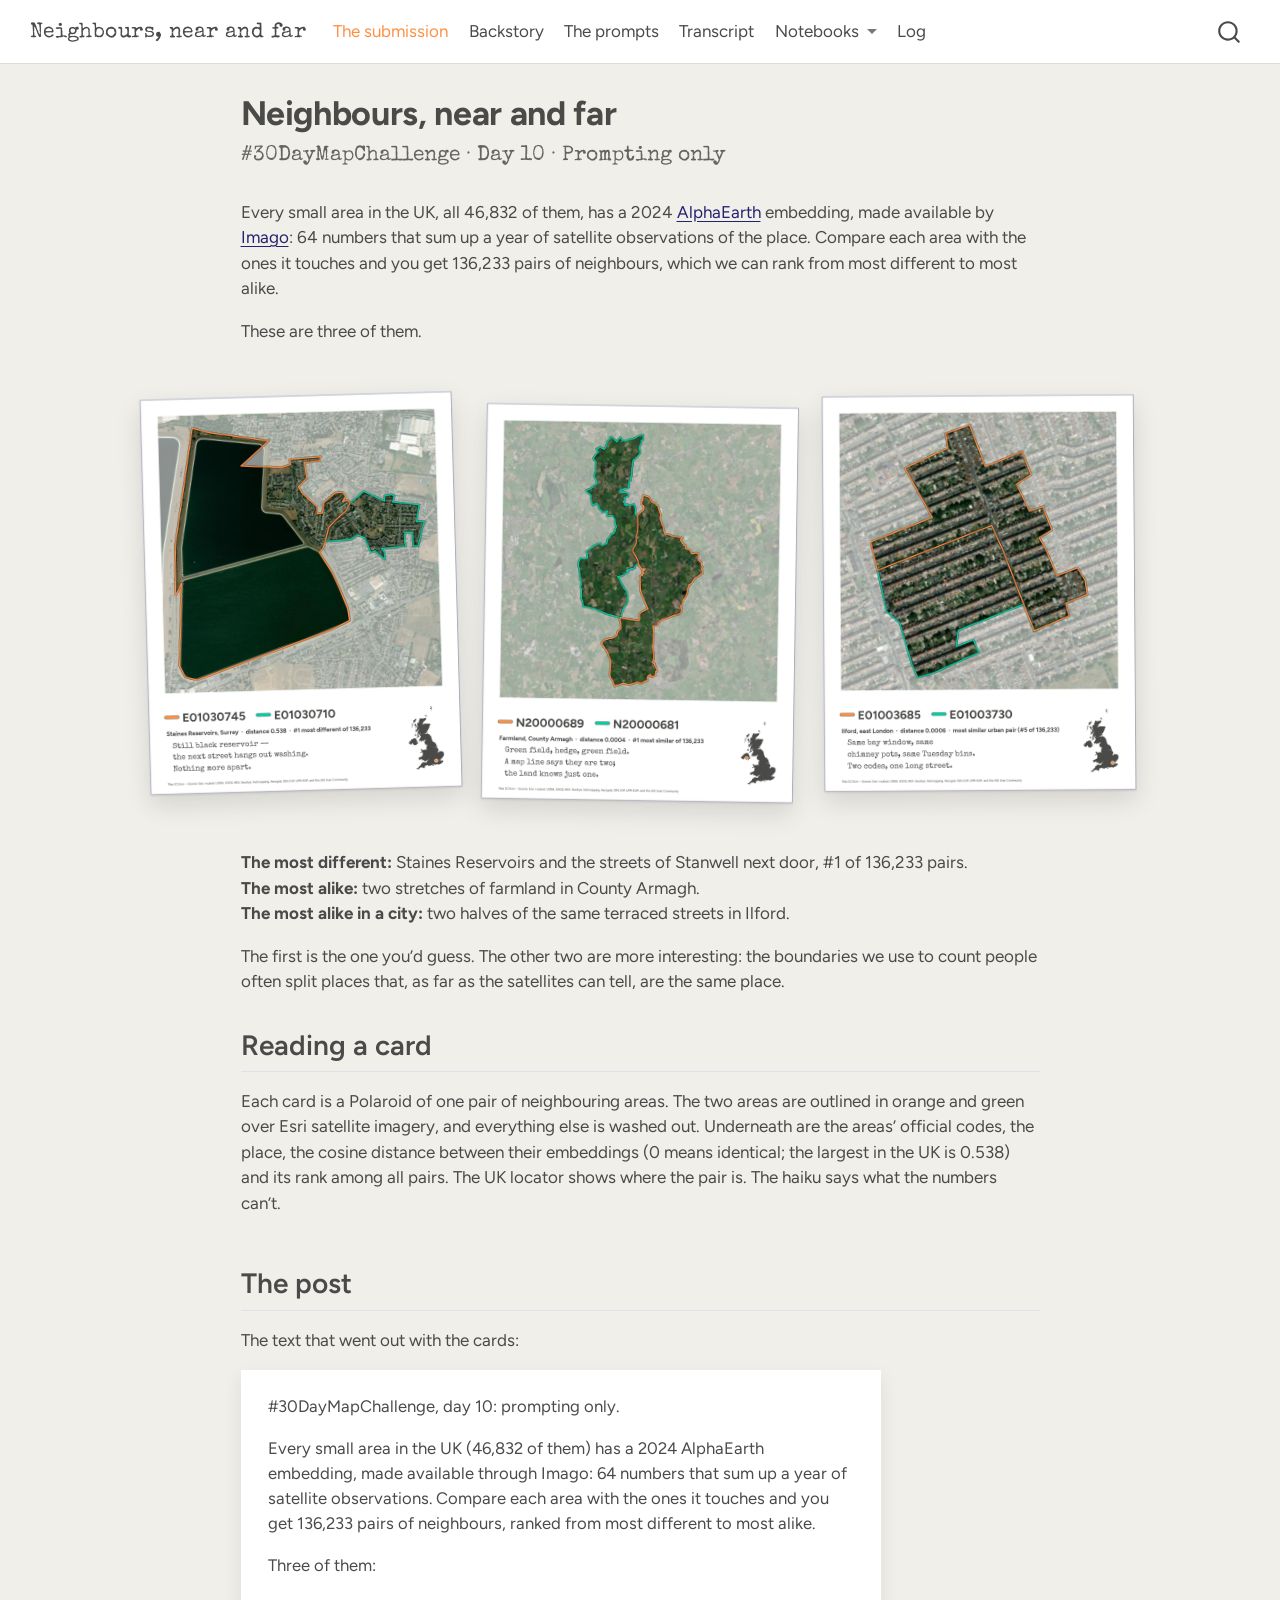
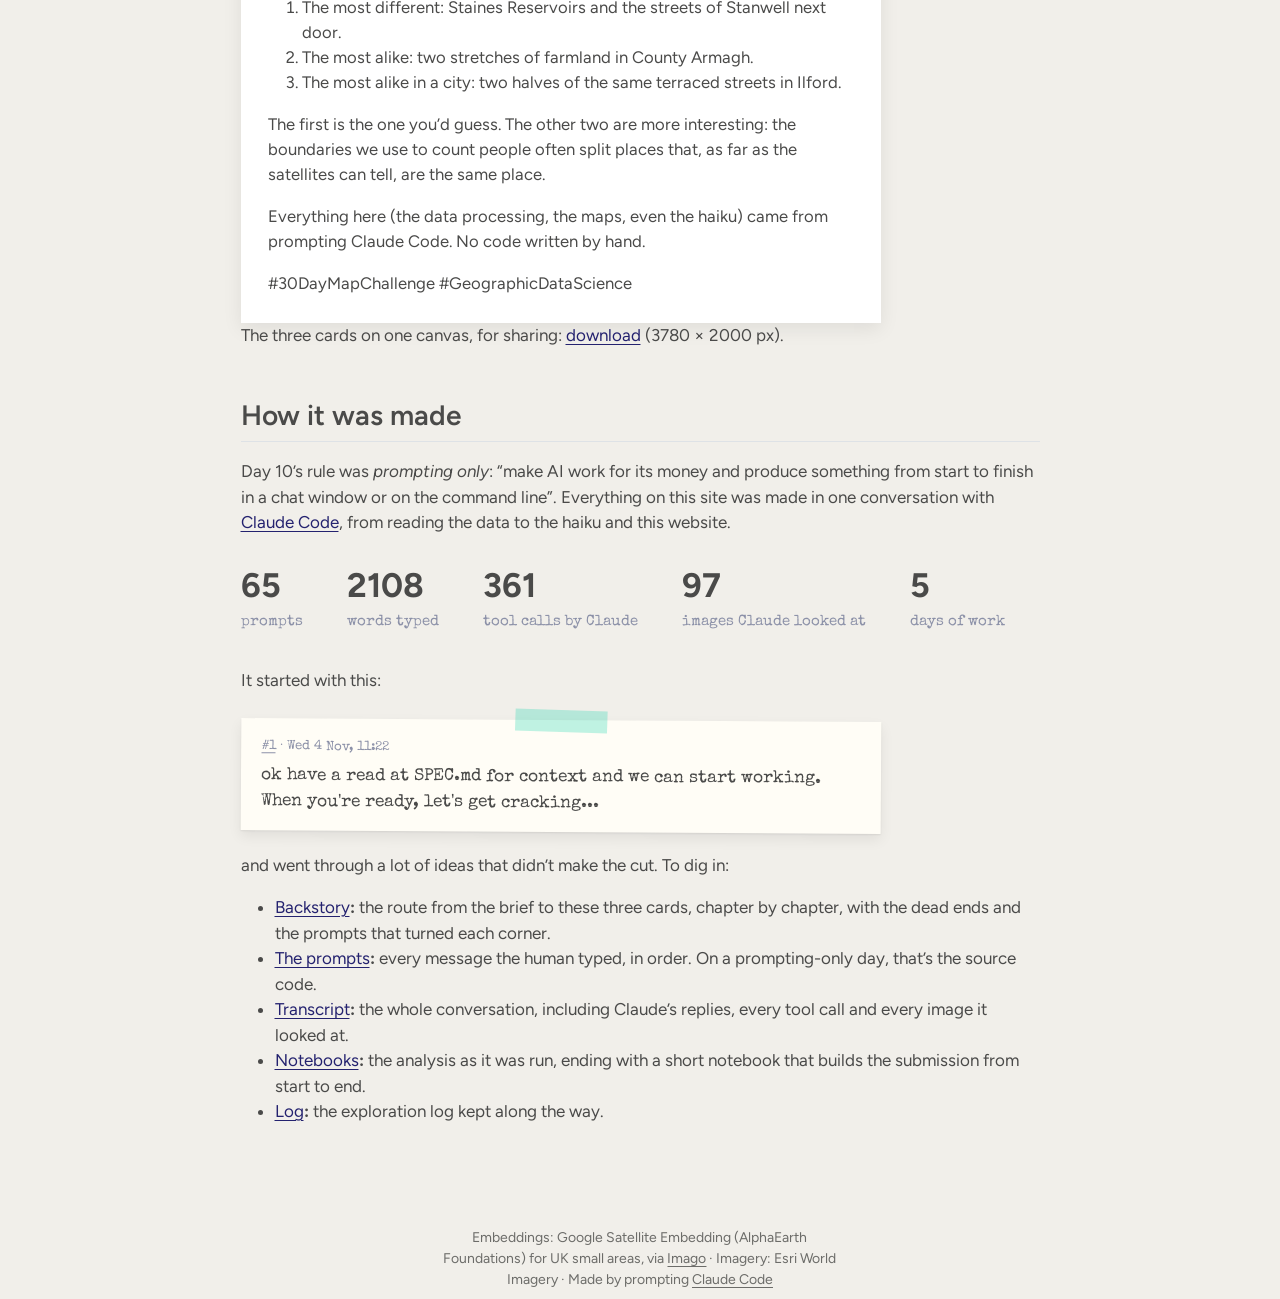
==== commit 3546d481: "Add social image of the three cards, log the website Co-Authored-By: Claude Opus 5.5 <noreply@anthro" ====
--- a/docs/index.html
+++ b/docs/index.html
@@ -202,12 +202,13 @@
 <p>Everything here (the data processing, the maps, even the haiku) came from prompting Claude Code. No code written by hand.</p>
 <p>#30DayMapChallenge #GeographicDataScience</p>
 </div>
+<p>The three cards on one canvas, for sharing: <a href="figures/submission/social.png">download</a> (3780 × 2000 px).</p>
 </section>
 <section id="how-it-was-made" class="level2">
 <h2 class="anchored" data-anchor-id="how-it-was-made">How it was made</h2>
 <p>Day 10’s rule was <em>prompting only</em>: “make AI work for its money and produce something from start to finish in a chat window or on the command line”. Everything on this site was made in one conversation with <a href="https://claude.com/claude-code">Claude Code</a>, from reading the data to the haiku and this website.</p>
 <div class="stats">
-<p><span class="stat"><b>64</b>prompts</span> <span class="stat"><b>2060</b>words typed</span> <span class="stat"><b>344</b>tool calls by Claude</span> <span class="stat"><b>96</b>images Claude looked at</span> <span class="stat"><b>5</b>days of work</span></p>
+<p><span class="stat"><b>65</b>prompts</span> <span class="stat"><b>2108</b>words typed</span> <span class="stat"><b>361</b>tool calls by Claude</span> <span class="stat"><b>97</b>images Claude looked at</span> <span class="stat"><b>5</b>days of work</span></p>
 </div>
 <p>It started with this:</p>
 <div class="note prompt"><div class="note-meta"><a href="transcript.html#p-1">#1</a> · Wed 4 Nov, 11:22</div><div class="note-text">ok have a read at SPEC.md for context and we can start working. When you're ready, let's get cracking...</div></div>
@@ -297,7 +298,7 @@
     }
       var localhostRegex = new RegExp(/^(?:http|https):\/\/localhost\:?[0-9]*\//);
       var mailtoRegex = new RegExp(/^mailto:/);
-        var filterRegex = new RegExp("https:\/\/darribas\.github\.io\/map_challenge26-prompt_only\/");
+        var filterRegex = new RegExp("https:\/\/darribas\.org\/map_challenge26-prompt_only\/");
       var isInternal = (href) => {
           return filterRegex.test(href) || localhostRegex.test(href) || mailtoRegex.test(href);
       }
